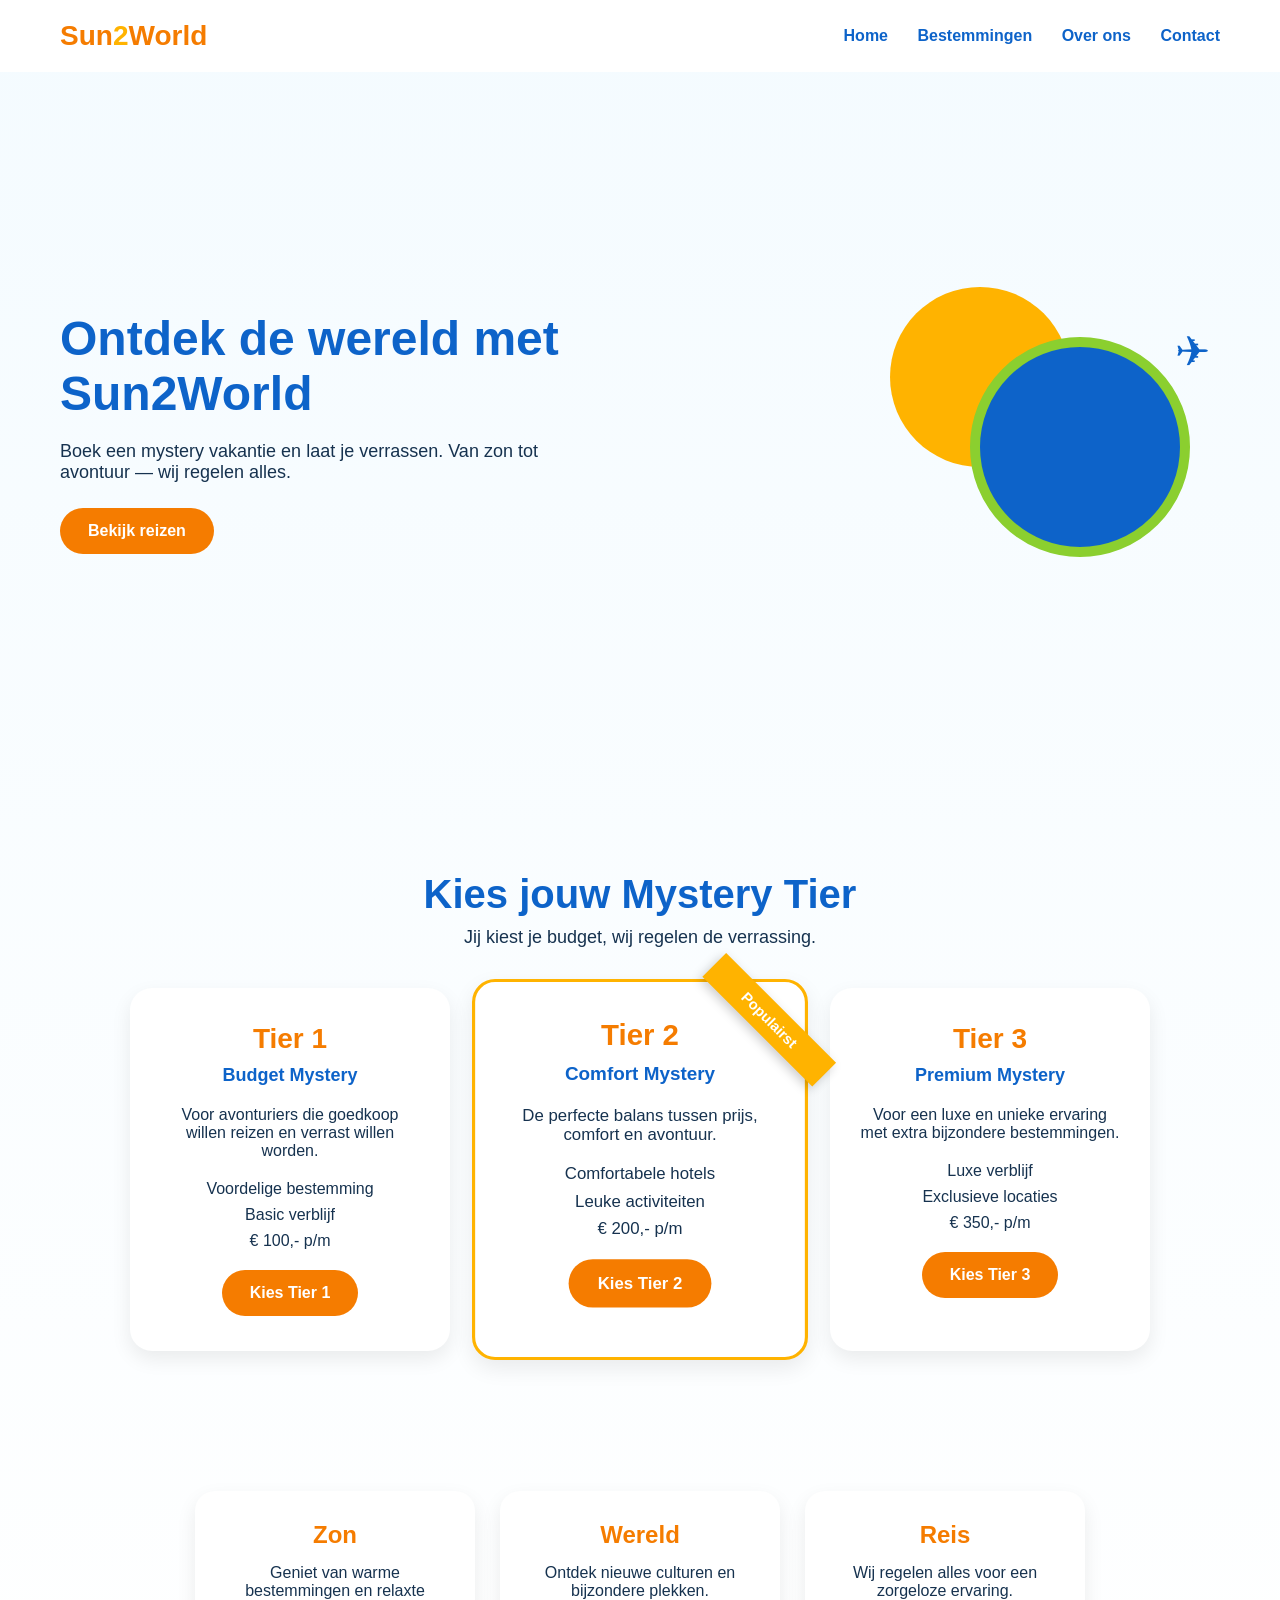
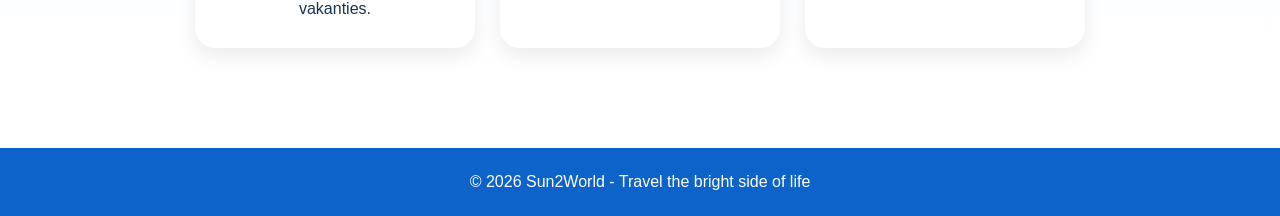
==== index.html @ cfb2ccc6 "Rename main.html to index.html" ====
<!DOCTYPE html>
<html lang="nl">
<head>
  <meta charset="UTF-8" />
  <meta name="viewport" content="width=device-width, initial-scale=1.0" />
  <title>Sun2World</title>
  <link rel="stylesheet" href="css/main.css" />
</head>
<body>

  <header class="navbar">
    <div class="logo">Sun<span>2</span>World</div>
    <nav>
      <a href="main.html">Home</a>
      <a href="bestemmingen.html">Bestemmingen</a>
      <a href="overons.html">Over ons</a>
      <a href="contact.html">Contact</a>
    </nav>
  </header>

  <main class="hero">
    <div class="hero-text">
      <h1>Ontdek de wereld met Sun2World</h1>
      <p>
        Boek een mystery vakantie en laat je verrassen.
        Van zon tot avontuur — wij regelen alles.
      </p>
      <a href="#tiers" class="btn">Bekijk reizen</a>
    </div>

    <div class="hero-image">
      <div class="circle sun"></div>
      <div class="circle world"></div>
      <div class="plane">✈</div>
    </div>
  </main>

  <section class="tiers" id="tiers">
    <h2>Kies jouw Mystery Tier</h2>
    <p class="tiers-subtitle">
      Jij kiest je budget, wij regelen de verrassing.
    </p>

    <div class="tier-container">
      <div class="tier-card">
        <h3>Tier 1</h3>
        <p class="tier-price">Budget Mystery</p>
        <p>Voor avonturiers die goedkoop willen reizen en verrast willen worden.</p>
        <ul>
          <li>Voordelige bestemming</li>
          <li>Basic verblijf</li>
          <li>€ 100,- p/m</li>
        </ul>
        <a href="tier1.html" class="btn">Kies Tier 1</a>
      </div>

      <div class="tier-card featured">
      <div class="badge">Populairst</div>
        <h3>Tier 2</h3>
        <p class="tier-price">Comfort Mystery</p>
        <p>De perfecte balans tussen prijs, comfort en avontuur.</p>
        <ul>
          <li>Comfortabele hotels</li>
          <li>Leuke activiteiten</li>
          <li>€ 200,- p/m</li>
          <li></li>
        </ul>
        <a href="tier2.html" class="btn">Kies Tier 2</a>
      </div>

      <div class="tier-card">
        <h3>Tier 3</h3>
        <p class="tier-price">Premium Mystery</p>
        <p>Voor een luxe en unieke ervaring met extra bijzondere bestemmingen.</p>
        <ul>
          <li>Luxe verblijf</li>
          <li>Exclusieve locaties</li>
          <li>€ 350,- p/m</li>
        </ul>
        <a href="tier3.html" class="btn">Kies Tier 3</a>
      </div>
    </div>
  </section>

  <section class="info">
    <div class="card">
      <h2>Zon</h2>
      <p>Geniet van warme bestemmingen en relaxte vakanties.</p>
    </div>
    <div class="card">
      <h2>Wereld</h2>
      <p>Ontdek nieuwe culturen en bijzondere plekken.</p>
    </div>
    <div class="card">
      <h2>Reis</h2>
      <p>Wij regelen alles voor een zorgeloze ervaring.</p>
    </div>
  </section>

  <footer>
    <p>© 2026 Sun2World - Travel the bright side of life</p>
  </footer>

</body>
</html>
---- css/main.css ----
* {
  margin: 0;
  padding: 0;
  box-sizing: border-box;
}

body {
  font-family: Arial, sans-serif;
  background: linear-gradient(to bottom, #f4fbff, #ffffff);
  color: #16324f;
}

.navbar {
  display: flex;
  justify-content: space-between;
  align-items: center;
  padding: 20px 60px;
  background: white;
}

.logo {
  font-size: 28px;
  font-weight: bold;
  color: #f57c00;
}

.logo span {
  color: #ffb300;
}

nav a {
  margin-left: 25px;
  text-decoration: none;
  color: #0d63c9;
  font-weight: 600;
  position: relative;
  transition: 0.3s;
}

nav a::after {
  content: "";
  position: absolute;
  width: 0%;
  height: 3px;
  left: 0;
  bottom: -5px;
  background: #ffb300;
  transition: 0.3s;
}

nav a:hover::after {
  width: 100%;
}

.hero {
  display: flex;
  justify-content: space-between;
  align-items: center;
  padding: 80px 60px;
  min-height: 80vh;
}

.hero-text {
  max-width: 500px;
}

.hero-text h1 {
  font-size: 48px;
  margin-bottom: 20px;
  color: #0d63c9;
}

.hero-text p {
  font-size: 18px;
  margin-bottom: 25px;
}

.btn {
  display: inline-block;
  padding: 14px 28px;
  background: #f57c00;
  color: white;
  text-decoration: none;
  border-radius: 30px;
  font-weight: bold;
}

.hero-image {
  position: relative;
  width: 350px;
  height: 350px;
}

.circle {
  position: absolute;
  border-radius: 50%;
}

.sun {
  width: 180px;
  height: 180px;
  background: #ffb300;
  top: 30px;
  left: 20px;
}

.world {
  width: 220px;
  height: 220px;
  background: #0d63c9;
  top: 80px;
  left: 100px;
  border: 10px solid #8bcf2f;
}

.plane {
  position: absolute;
  top: 70px;
  right: 10px;
  font-size: 42px;
  color: #0d63c9;
}

.tiers {
  padding: 80px 60px;
  text-align: center;
}

.tiers h2 {
  font-size: 40px;
  color: #0d63c9;
  margin-bottom: 10px;
}

.tiers-subtitle {
  font-size: 18px;
  margin-bottom: 40px;
}

.tier-container {
  display: flex;
  justify-content: center;
  gap: 30px;
  flex-wrap: wrap;
}

.tier-card {
  background: white;
  width: 320px;
  padding: 35px 30px;
  border-radius: 22px;
  box-shadow: 0 8px 20px rgba(0, 0, 0, 0.08);
  transition: 0.2s;
}

.tier-card {
  transition: all 0.3s ease;
}

.badge {
  position: absolute;
  top: 20px;
  right: -40px;
  background: #ffb300;
  color: white;
  padding: 8px 40px;
  font-size: 14px;
  font-weight: bold;
  transform: rotate(45deg);
  box-shadow: 0 4px 10px rgba(0,0,0,0.2);
}

.tier-card:hover {
  transform: translateY(-12px) scale(1.03);
  box-shadow: 0 15px 30px rgba(13, 99, 201, 0.2);
}

.tier-card h3 {
  font-size: 28px;
  color: #f57c00;
  margin-bottom: 10px;
}

.tier-price {
  font-size: 18px;
  font-weight: bold;
  color: #0d63c9;
  margin-bottom: 15px;
}

.tier-card p {
  margin-bottom: 20px;
}

.tier-card ul {
  list-style: none;
  margin-bottom: 20px;
}

.tier-card ul li {
  margin-bottom: 8px;
}

.featured {
  border: 3px solid #ffb300;
  transform: scale(1.05);
}

.info {
  display: flex;
  justify-content: center;
  gap: 25px;
  padding: 60px;
  flex-wrap: wrap;
}

.card {
  background: white;
  padding: 30px;
  border-radius: 20px;
  width: 280px;
  box-shadow: 0 8px 20px rgba(0, 0, 0, 0.08);
  text-align: center;
}

.card h2 {
  margin-bottom: 15px;
  color: #f57c00;
}

footer {
  text-align: center;
  padding: 25px;
  background: #0d63c9;
  color: white;
  margin-top: 40px;
}

html {
  scroll-behavior: smooth;
}

.btn {
  transition: 0.3s;
}

.btn:hover {
  background: #ffb300;
  transform: translateY(-3px);
  box-shadow: 0 8px 20px rgba(245, 124, 0, 0.4);
}

.featured:hover {
  transform: scale(1.08) translateY(-12px);
  box-shadow: 0 20px 40px rgba(255, 179, 0, 0.4);
}

.card {
  transition: 0.3s;
}

.card:hover {
  transform: translateY(-8px);
  box-shadow: 0 12px 25px rgba(0,0,0,0.15);
}

.plane {
  transition: 0.3s;
}

.plane:hover {
  transform: translateX(10px) rotate(10deg);
}
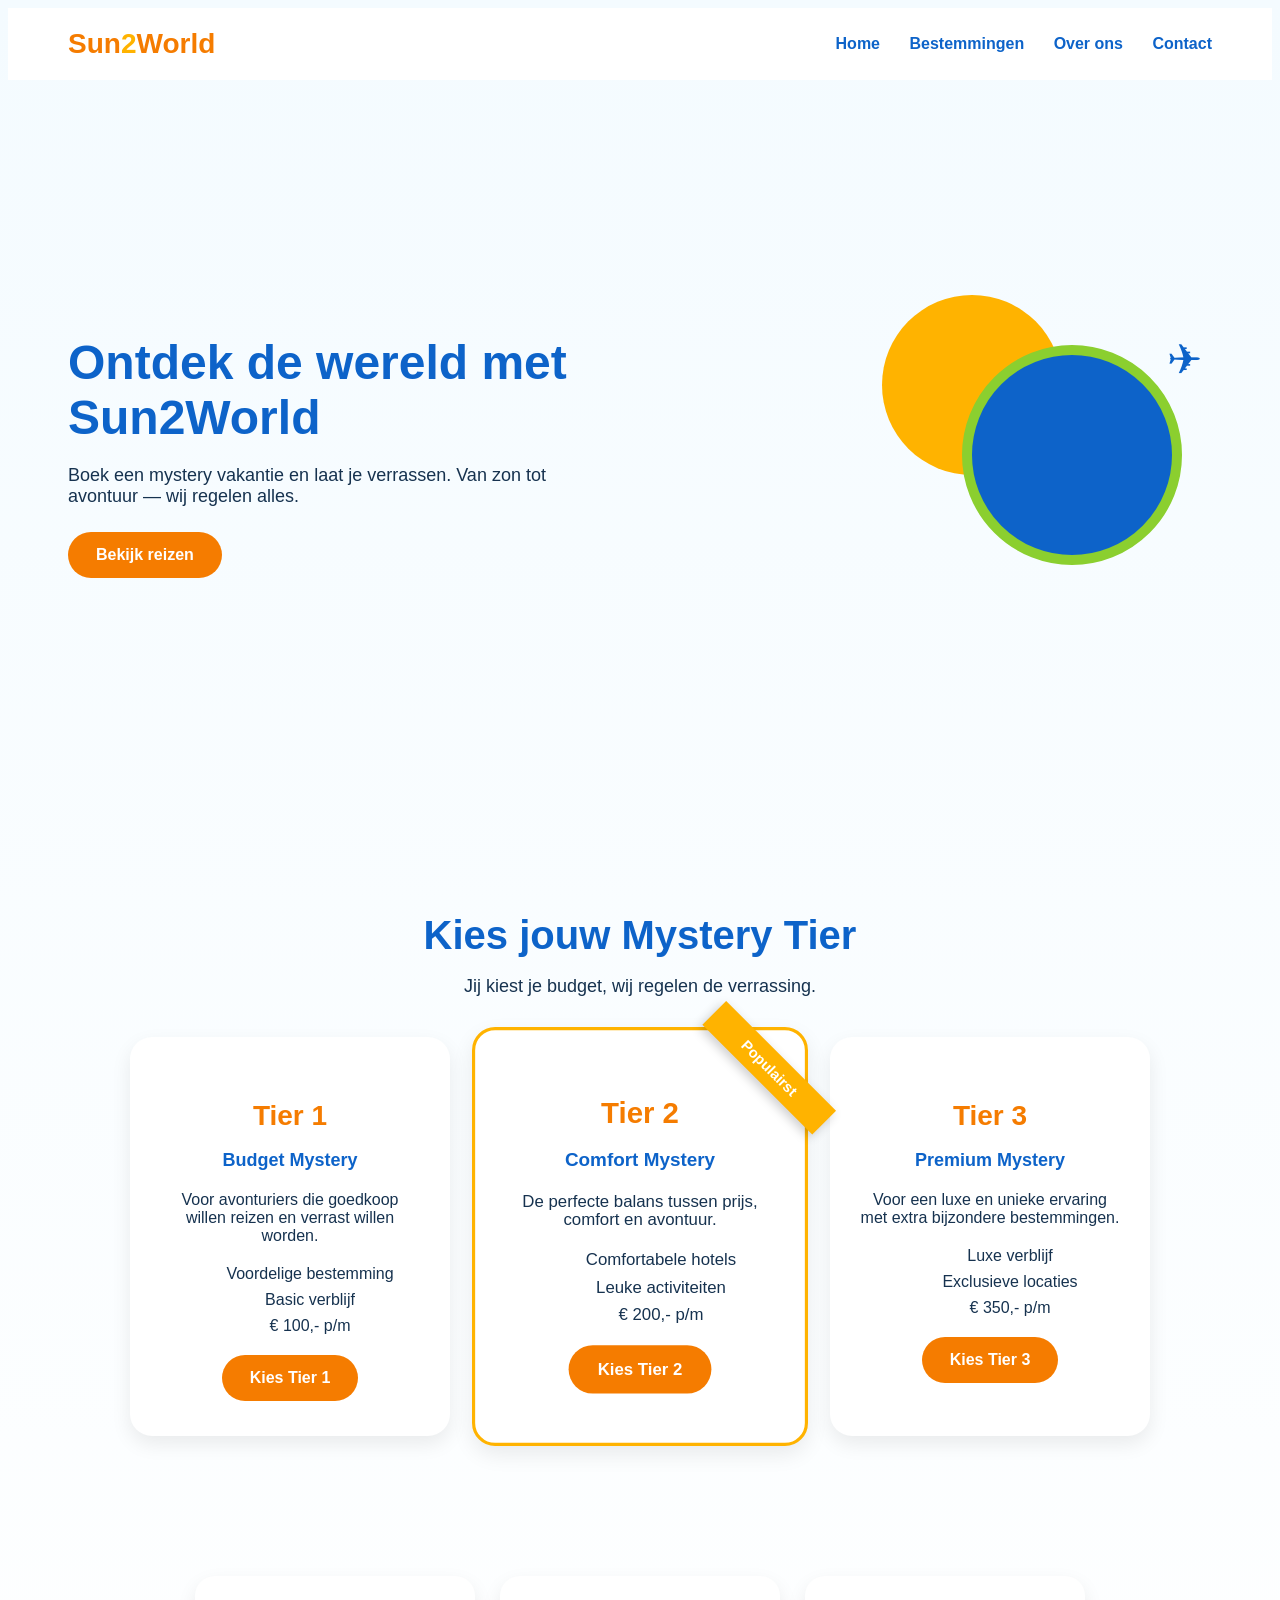
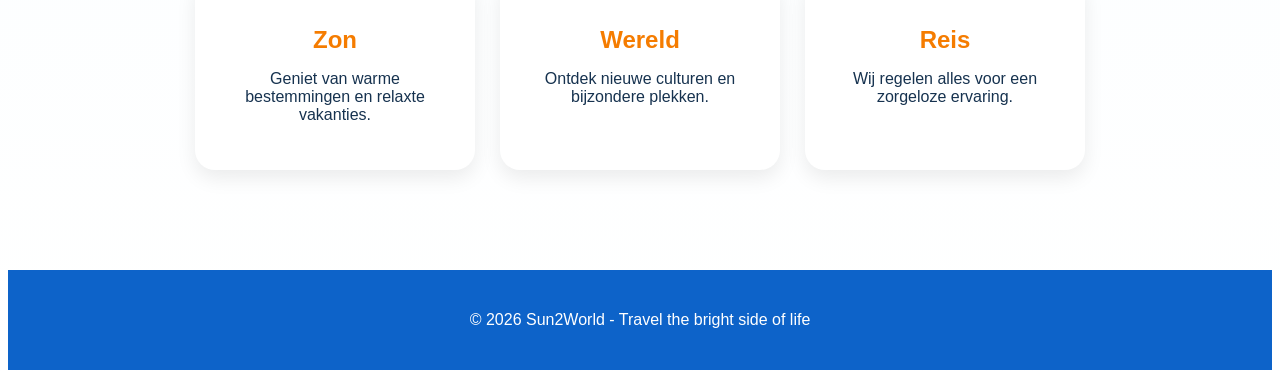
==== commit e9a3b911: "Update index.html" ====
--- a/index.html
+++ b/index.html
@@ -11,7 +11,7 @@
   <header class="navbar">
     <div class="logo">Sun<span>2</span>World</div>
     <nav>
-      <a href="main.html">Home</a>
+      <a href="index.html">Home</a>
       <a href="bestemmingen.html">Bestemmingen</a>
       <a href="overons.html">Over ons</a>
       <a href="contact.html">Contact</a>
--- a/css/main.css
+++ b/css/main.css
@@ -1,7 +1,26 @@
 * {
-  margin: 0;
-  padding: 0;
   box-sizing: border-box;
+}
+
+img {
+  max-width: 100%;
+  height: auto;
+}
+
+.container {
+  width: 90%;
+  max-width: 1200px;
+  margin: 0 auto;
+}
+
+@media (max-width: 768px) {
+  .row {
+    flex-direction: column;
+  }
+
+  h1 {
+    font-size: 28px;
+  }
 }
 
 body {
@@ -270,4 +289,4 @@
 
 .plane:hover {
   transform: translateX(10px) rotate(10deg);
-}+}
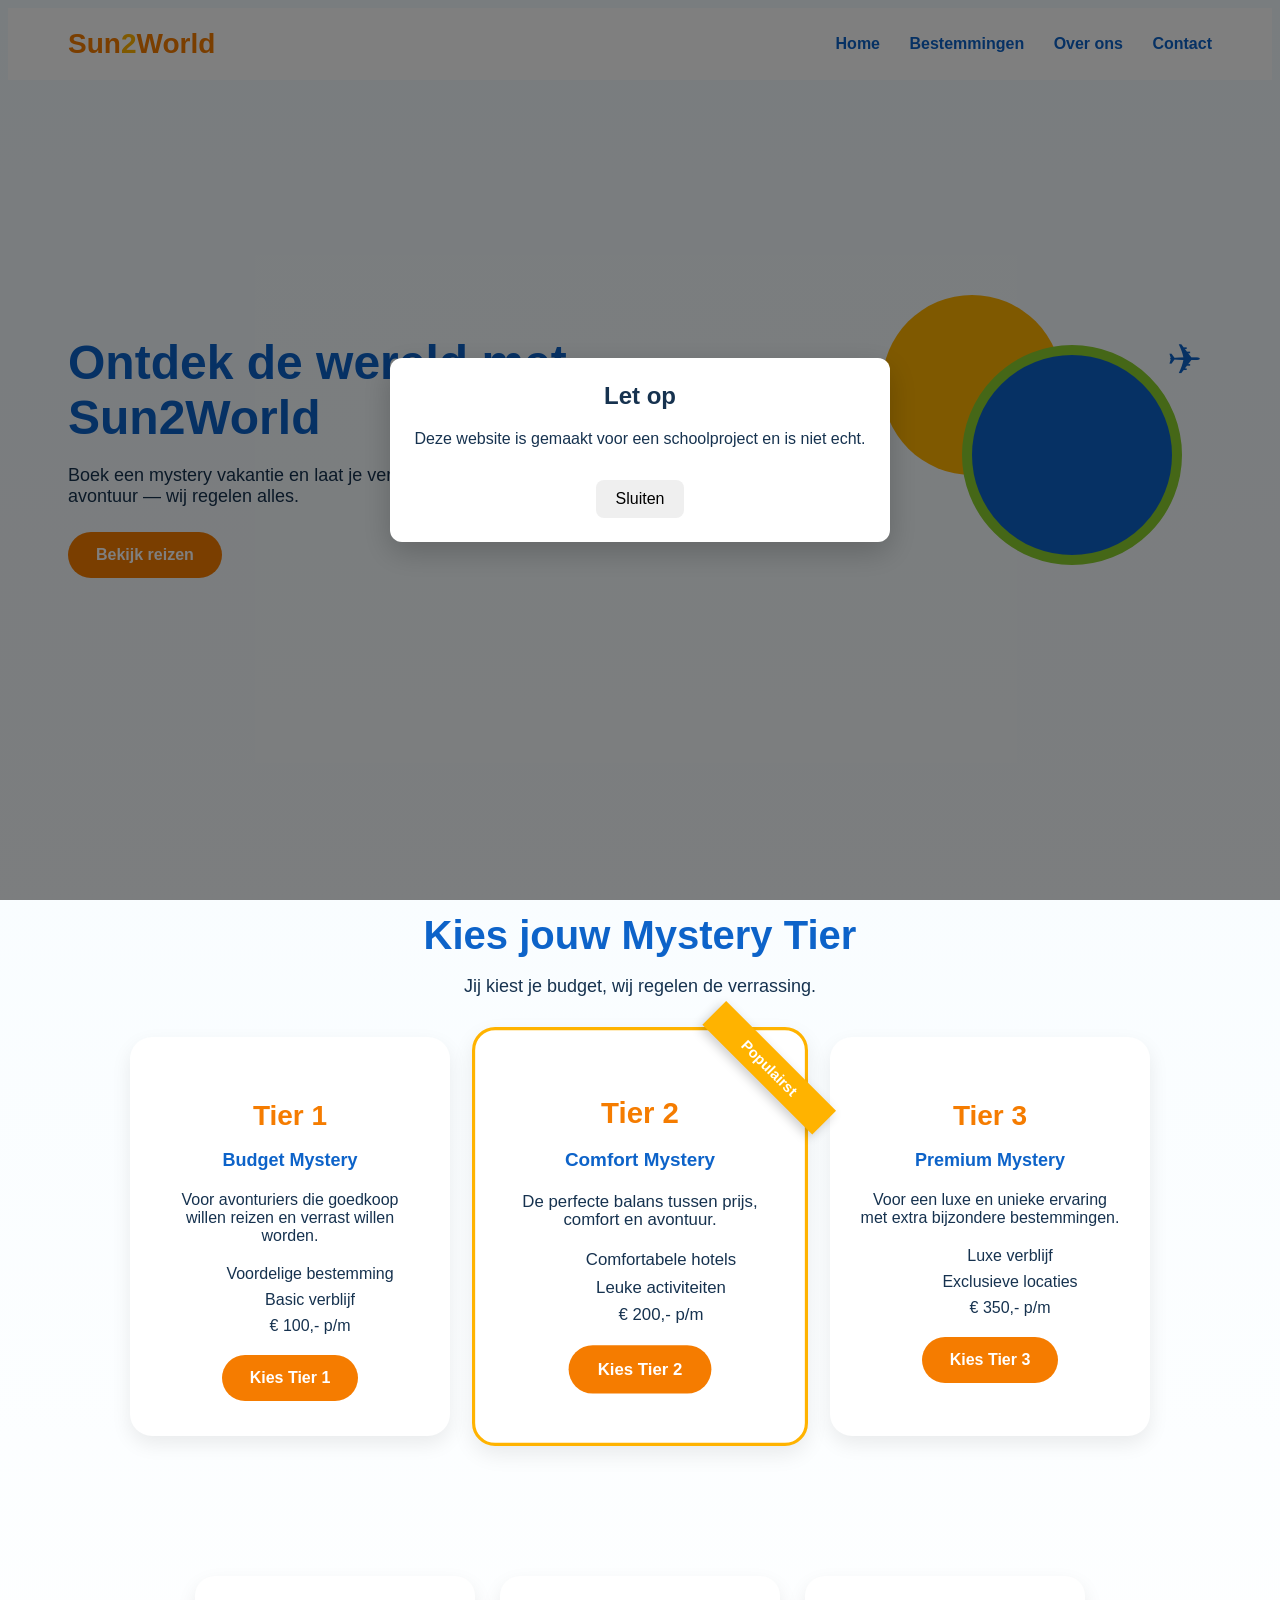
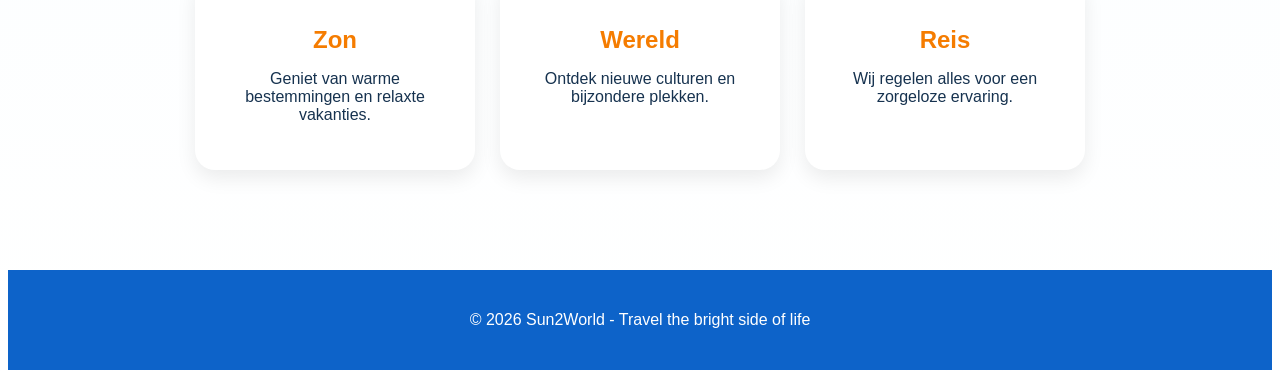
==== commit 969a7ca6: "Update index.html" ====
--- a/index.html
+++ b/index.html
@@ -7,7 +7,64 @@
   <link rel="stylesheet" href="css/main.css" />
 </head>
 <body>
+  <style>
+    
+    .popup-achtergrond {
+      position: fixed;
+      inset: 0;
+      background: rgba(0, 0, 0, 0.5);
+      display: flex;
+      align-items: center;
+      justify-content: center;
+      z-index: 9999;
+    }
 
+    .popup {
+      background: white;
+      padding: 24px;
+      max-width: 500px;
+      width: 90%;
+      border-radius: 12px;
+      box-shadow: 0 10px 30px rgba(0, 0, 0, 0.2);
+      text-align: center;
+    }
+
+    .popup h2 {
+      margin-top: 0;
+    }
+
+    .popup button {
+      margin-top: 16px;
+      padding: 10px 20px;
+      border: none;
+      border-radius: 8px;
+      cursor: pointer;
+      font-size: 16px;
+    }
+
+    .verborgen {
+      display: none;
+    }
+
+    .inhoud {
+      padding: 40px;
+    }
+  </style>
+
+  <div id="popupAchtergrond" class="popup-achtergrond">
+    <div class="popup">
+      <h2>Let op</h2>
+      <p>
+        Deze website is gemaakt voor een schoolproject en is niet echt.
+      </p>
+      <button onclick="sluitPopup()">Sluiten</button>
+    </div>
+  </div>
+  <script>
+    function sluitPopup() {
+      document.getElementById("popupAchtergrond").classList.add("verborgen");
+    }
+  </script>
   <header class="navbar">
     <div class="logo">Sun<span>2</span>World</div>
     <nav>
